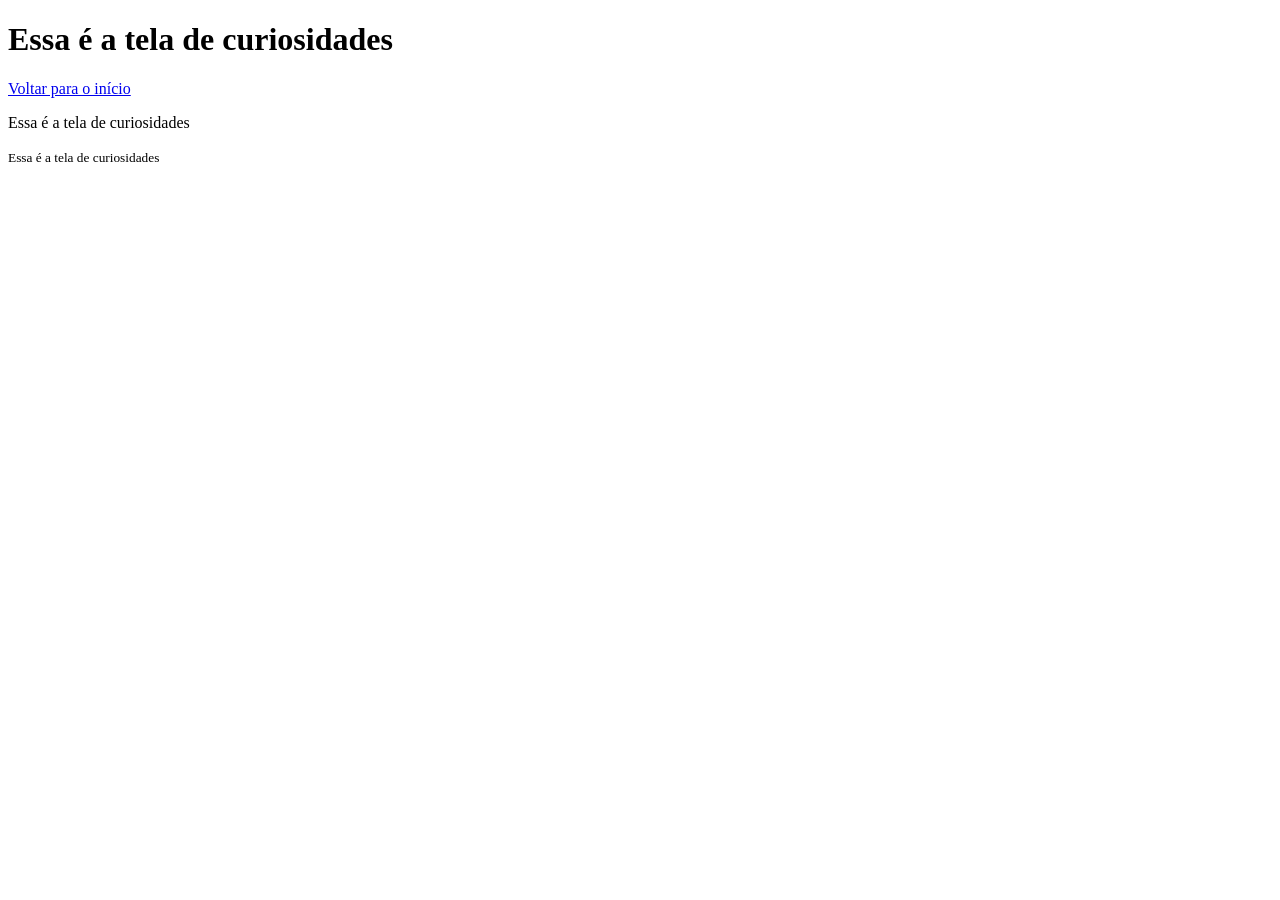
==== pages/carros.html @ e63044a5 "feat: adiciona esboço inicial do site" ====
<!DOCTYPE html>
<html lang="pt-BR">
    <head>
        <meta charset="UTF-8" />
        <title>Essa é a tela de curiosidades</title>
        <link rel="stylesheet" href="../css/curiosidades.css" />
    </head>
    <body>
        <header>
            <h1>Essa é a tela de curiosidades</h1>
            <a href="/">Voltar para o início</a>
        </header>
        <main>
            <section>
                <article>
                    <p>Essa é a tela de curiosidades</p>
                </article>
            </section>
        </main>
        <footer>
            <small>Essa é a tela de curiosidades</small>
        </footer>
    </body>
</html>
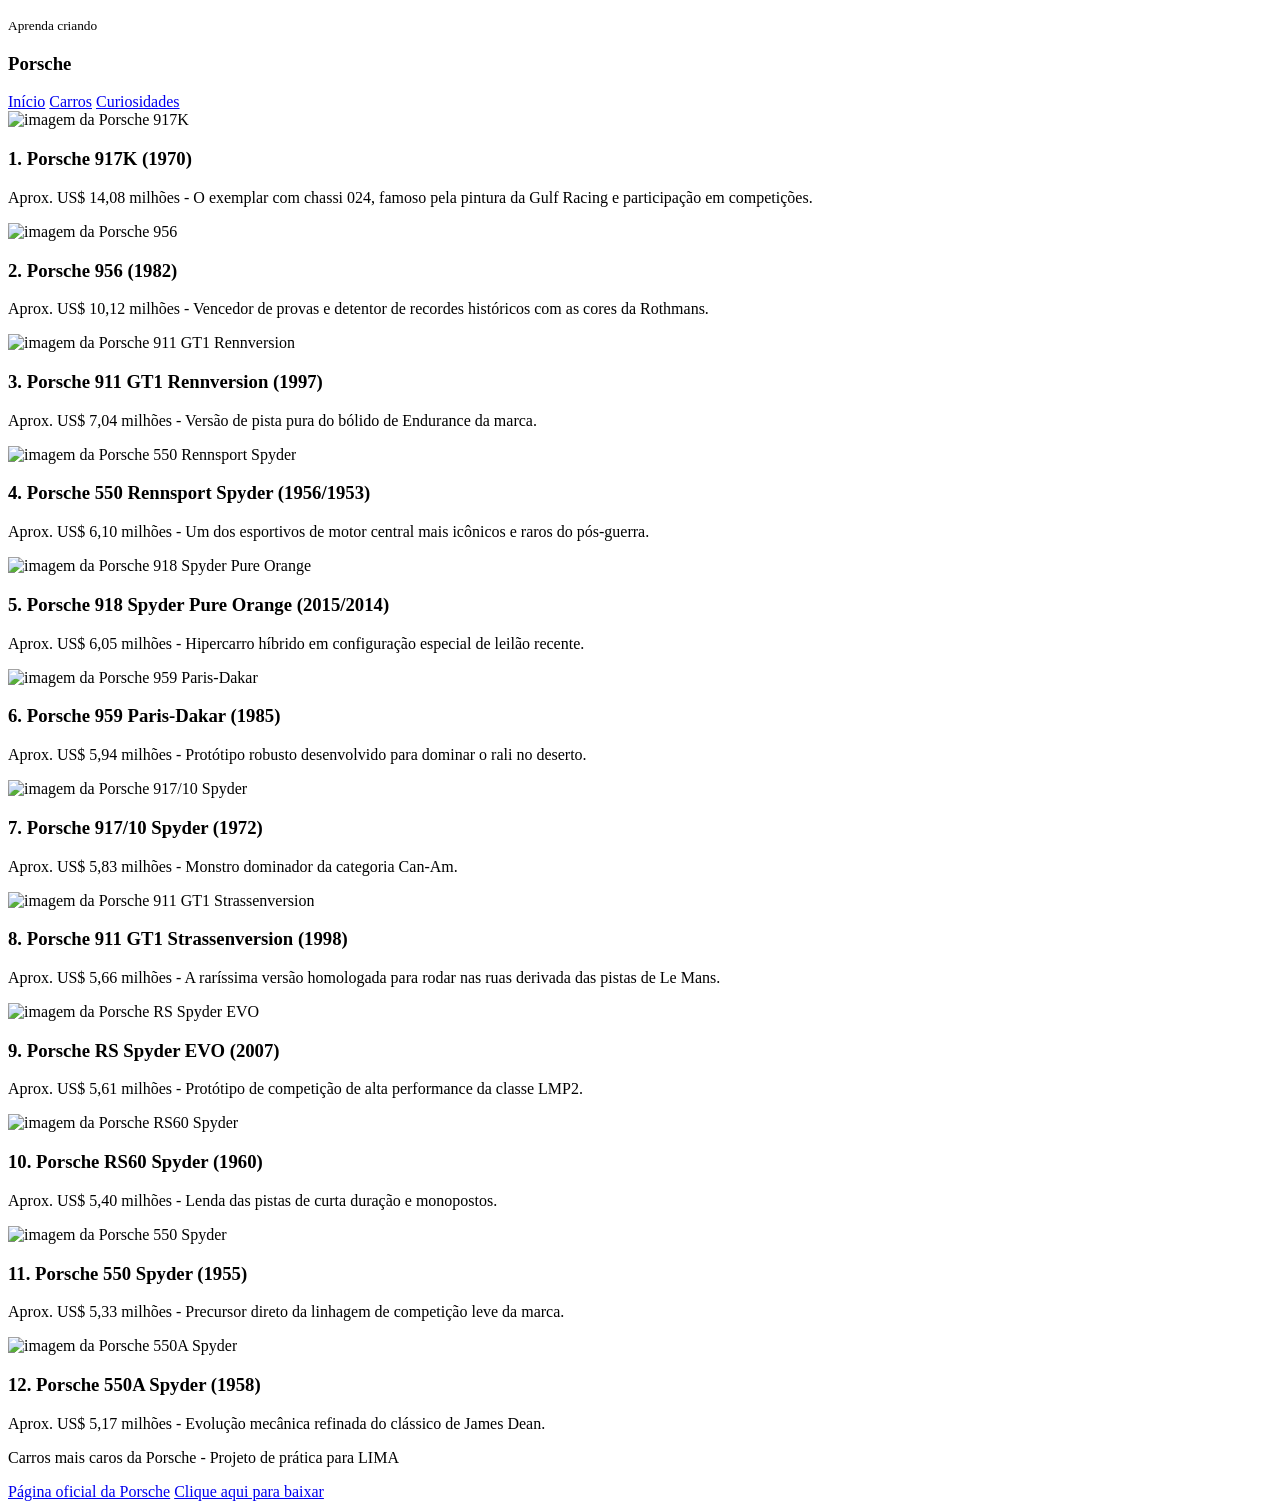
==== commit a58088c5: "feat: adiciona esboço inicial sobre página dos carros" ====
--- a/pages/carros.html
+++ b/pages/carros.html
@@ -7,18 +7,89 @@
     </head>
     <body>
         <header>
-            <h1>Essa é a tela de curiosidades</h1>
-            <a href="/">Voltar para o início</a>
+            <section id="inicio">
+                <article>
+                    <p><small>Aprenda criando</small></p>
+                    <h1>Porsche</h1>
+                </article>
+            </section>
+
+            <section id="menu">
+                <a href="/">Início</a>
+                <a href="carros.html">Carros</a>
+                <a href="../pages/curiosidades.html">Curiosidades</a>
+            </section>
         </header>
         <main>
-            <section>
-                <article>
-                    <p>Essa é a tela de curiosidades</p>
+            <section id="cards">
+                <article class="card">
+                    <img src="assets/img/porsche-917-k.png" alt="imagem da Porsche 917K"/>
+                    <h3>1. Porsche 917K (1970)</h3>
+                    <p>Aprox. US$ 14,08 milhões - O exemplar com chassi 024, famoso pela pintura da Gulf Racing e participação em competições.</p>
+                </article>
+                <article class="card">
+                    <img src="assets/img/porsche-956.png" alt="imagem da Porsche 956"/>
+                    <h3>2. Porsche 956 (1982)</h3>
+                    <p>Aprox. US$ 10,12 milhões - Vencedor de provas e detentor de recordes históricos com as cores da Rothmans.</p>
+                </article>
+                <article class="card">
+                    <img src="assets/img/porsche-911-gt1-rennversion.png" alt="imagem da Porsche 911 GT1 Rennversion"/>
+                    <h3>3. Porsche 911 GT1 Rennversion (1997)</h3>
+                    <p>Aprox. US$ 7,04 milhões - Versão de pista pura do bólido de Endurance da marca.</p>
+                </article>
+                <article class="card">
+                    <img src="assets/img/porsche-550-rennsport-spyder.png" alt="imagem da Porsche 550 Rennsport Spyder"/>
+                    <h3>4. Porsche 550 Rennsport Spyder (1956/1953)</h3>
+                    <p>Aprox. US$ 6,10 milhões - Um dos esportivos de motor central mais icônicos e raros do pós-guerra.</p>
+                </article>
+                <article class="card">
+                    <img src="assets/img/porsche-918-spyder-pure-orange.png" alt="imagem da Porsche 918 Spyder Pure Orange"/>
+                    <h3>5. Porsche 918 Spyder Pure Orange (2015/2014)</h3>
+                    <p>Aprox. US$ 6,05 milhões - Hipercarro híbrido em configuração especial de leilão recente.</p>
+                </article>
+                <article class="card">
+                    <img src="assets/img/porsche-959-paris-dakar.png" alt="imagem da Porsche 959 Paris-Dakar"/>
+                    <h3>6. Porsche 959 Paris-Dakar (1985)</h3>
+                    <p>Aprox. US$ 5,94 milhões - Protótipo robusto desenvolvido para dominar o rali no deserto.</p>
+                </article>
+                <article class="card">
+                    <img src="assets/img/porsche-917-10-spyder.png" alt="imagem da Porsche 917/10 Spyder"/>
+                    <h3>7. Porsche 917/10 Spyder (1972)</h3>
+                    <p>Aprox. US$ 5,83 milhões - Monstro dominador da categoria Can-Am.</p>
+                </article>
+                <article class="card">
+                    <img src="assets/img/porsche-911-gt1-strassenversion.jpg" alt="imagem da Porsche 911 GT1 Strassenversion"/>
+                    <h3>8. Porsche 911 GT1 Strassenversion (1998)</h3>
+                    <p>Aprox. US$ 5,66 milhões - A raríssima versão homologada para rodar nas ruas derivada das pistas de Le Mans.</p>
+                </article>
+                <article class="card">
+                    <img src="assets/img/porsche-rs-spyder-evo.jpg" alt="imagem da Porsche RS Spyder EVO"/>
+                    <h3>9. Porsche RS Spyder EVO (2007)</h3>
+                    <p>Aprox. US$ 5,61 milhões - Protótipo de competição de alta performance da classe LMP2.</p>
+                </article>
+                <article class="card">
+                    <img src="assets/img/porsche-rs60-spyder.jpg" alt="imagem da Porsche RS60 Spyder"/>
+                    <h3>10. Porsche RS60 Spyder (1960)</h3>
+                    <p>Aprox. US$ 5,40 milhões - Lenda das pistas de curta duração e monopostos.</p>
+                </article>
+                <article class="card">
+                    <img src="assets/img/porsche-550-spyder.jpg" alt="imagem da Porsche 550 Spyder"/>
+                    <h3>11. Porsche 550 Spyder (1955)</h3>
+                    <p>Aprox. US$ 5,33 milhões - Precursor direto da linhagem de competição leve da marca.</p>
+                </article>
+                <article class="card">
+                    <img src="assets/img/porsche-550a-spyder.png" alt="imagem da Porsche 550A Spyder"/>
+                    <h3>12. Porsche 550A Spyder (1958)</h3>
+                    <p>Aprox. US$ 5,17 milhões - Evolução mecânica refinada do clássico de James Dean.</p>
                 </article>
             </section>
         </main>
-        <footer>
-            <small>Essa é a tela de curiosidades</small>
+        <footer id="footer">
+            <p>Carros mais caros da Porsche - Projeto de prática para LIMA</p>
+            <section id="menu-final">
+                <a href="https://www.porsche.com/brazil/pt/" target="_blank" rel="noreferrer">Página oficial da Porsche</a>
+                <a href="assets/files/teste.txt" download>Clique aqui para baixar</a>
+            </section>
         </footer>
     </body>
 </html>
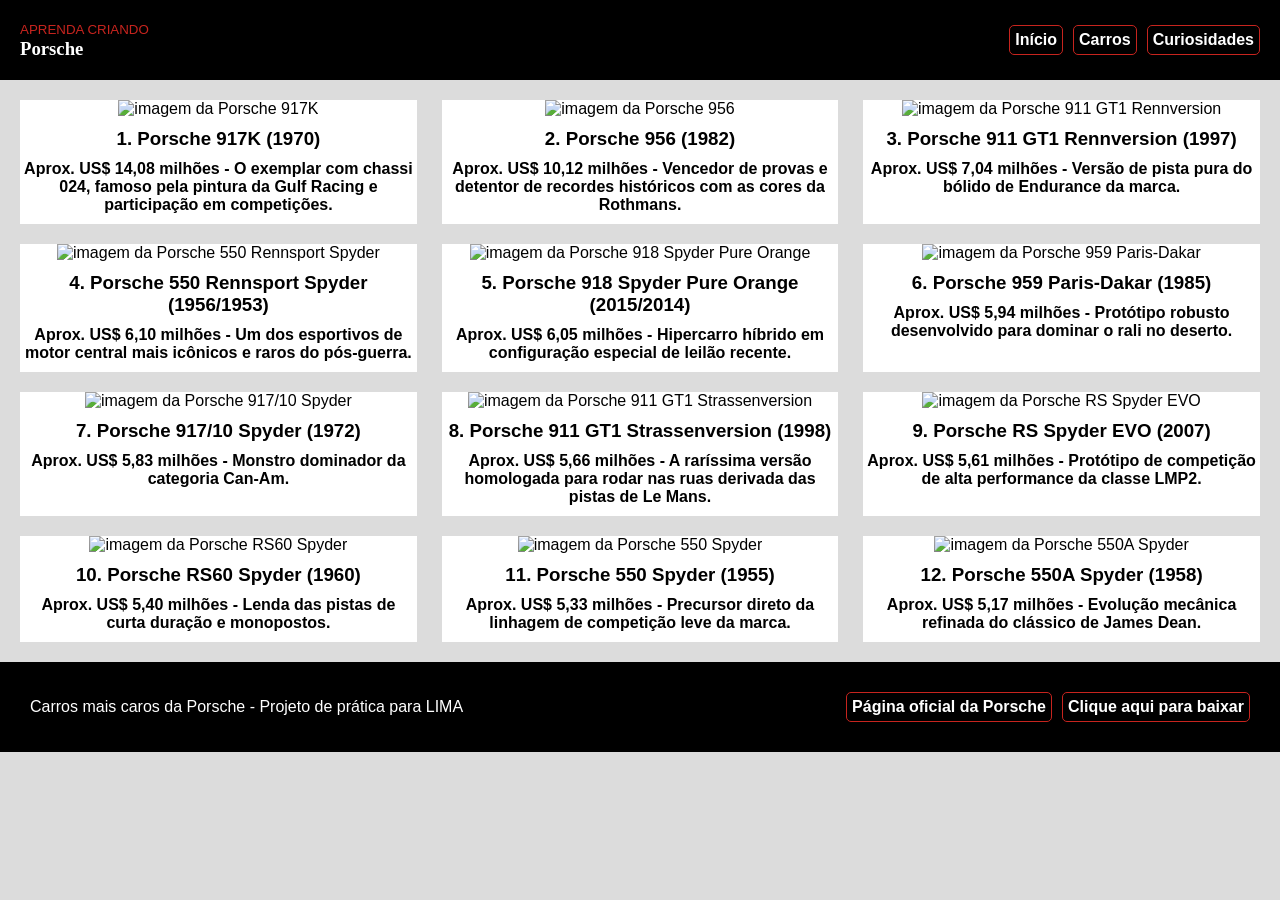
==== commit aa1c8dbb: "feat: adiciona estilização e arruma botões" ====
--- a/pages/carros.html
+++ b/pages/carros.html
@@ -2,8 +2,8 @@
 <html lang="pt-BR">
     <head>
         <meta charset="UTF-8" />
-        <title>Essa é a tela de curiosidades</title>
-        <link rel="stylesheet" href="../css/curiosidades.css" />
+        <title>Carros mais caros da Porsche</title>
+        <link rel="stylesheet" href="../css/carros.css" />
     </head>
     <body>
         <header>
@@ -88,7 +88,7 @@
             <p>Carros mais caros da Porsche - Projeto de prática para LIMA</p>
             <section id="menu-final">
                 <a href="https://www.porsche.com/brazil/pt/" target="_blank" rel="noreferrer">Página oficial da Porsche</a>
-                <a href="assets/files/teste.txt" download>Clique aqui para baixar</a>
+                <a href="../assets/files/teste.txt" download>Clique aqui para baixar</a>
             </section>
         </footer>
     </body>
--- a/css/carros.css
+++ b/css/carros.css
@@ -0,0 +1,101 @@
+* {
+    padding: 0;
+    margin: 0;
+    box-sizing: border-box;
+}
+
+body {
+    font-family: 'Franklin Gothic Medium', 'Arial Narrow', Arial, sans-serif;
+    background-color: gainsboro;
+}
+
+h1 {
+    font-family: Georgia, 'Times New Roman', Times, serif;
+}
+
+h2 {
+    font-family: Georgia, 'Times New Roman', Times, serif;
+}
+
+header {
+    background-color: black;
+    color: white;
+    padding: 20px;
+    display: flex;
+    justify-content: space-between;
+    align-items: center;
+}
+
+a {
+    text-decoration: none;
+    color: white;
+    border: 1px solid #c7241e;
+    padding: 5px;
+    border-radius: 5px;
+    font-weight: bold;
+}
+
+#menu {
+    display: flex;
+    flex-direction: row;
+    justify-content: flex-end;
+    align-items: center;
+    flex-wrap: nowrap;
+    gap: 10px;
+}
+
+#cards {
+    display: flex;
+    gap: 20px;
+    justify-content: space-between;
+    flex-wrap: wrap;
+    padding: 20px;
+}
+
+.card {
+    background-color: white;
+    width: 32%;
+    text-align: center;
+}
+
+.card img {
+    width: 100%;
+    height: 200px;
+    object-fit: cover;
+}
+
+.card h3 {
+    margin-top: 10px;
+}
+
+.card p {
+    margin-top: 10px;
+    margin-bottom: 10px;
+    font-weight: bold;
+}
+
+small {
+    color: #c7241e;
+    text-transform: uppercase;
+}
+
+footer {
+    padding: 30px;
+    background-color: black;
+    display: flex;
+    justify-content: space-between;
+    align-items: center;
+}
+
+footer p {
+    color: white;
+}
+
+#menu-final {
+    display: flex;
+    flex-direction: row;
+    justify-content: flex-end;
+    align-items: center;
+    flex-wrap: nowrap;
+    gap: 10px;
+}
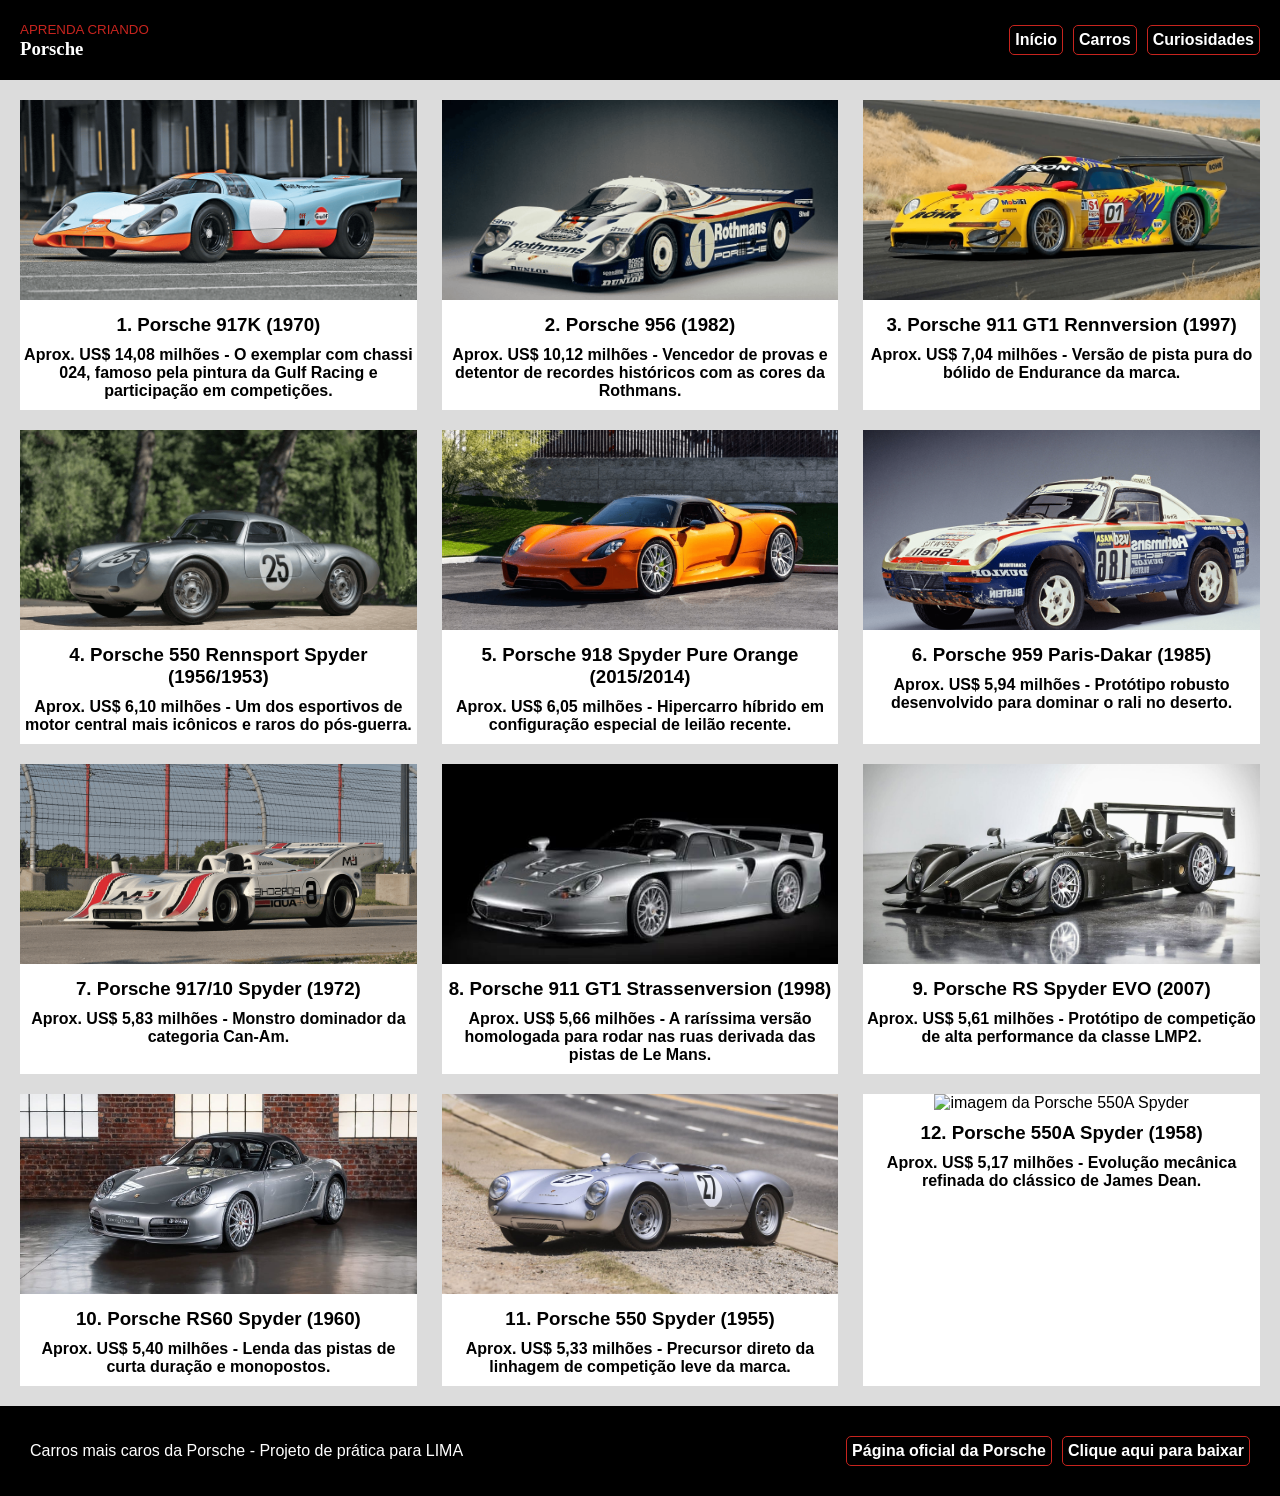
==== commit 1eeb6d97: "fix: ajusta links das imagens" ====
--- a/pages/carros.html
+++ b/pages/carros.html
@@ -23,62 +23,62 @@
         <main>
             <section id="cards">
                 <article class="card">
-                    <img src="assets/img/porsche-917-k.png" alt="imagem da Porsche 917K"/>
+                    <img src="../assets/img/porsche-917-k.png" alt="imagem da Porsche 917K"/>
                     <h3>1. Porsche 917K (1970)</h3>
                     <p>Aprox. US$ 14,08 milhões - O exemplar com chassi 024, famoso pela pintura da Gulf Racing e participação em competições.</p>
                 </article>
                 <article class="card">
-                    <img src="assets/img/porsche-956.png" alt="imagem da Porsche 956"/>
+                    <img src="../assets/img/porsche-956.png" alt="imagem da Porsche 956"/>
                     <h3>2. Porsche 956 (1982)</h3>
                     <p>Aprox. US$ 10,12 milhões - Vencedor de provas e detentor de recordes históricos com as cores da Rothmans.</p>
                 </article>
                 <article class="card">
-                    <img src="assets/img/porsche-911-gt1-rennversion.png" alt="imagem da Porsche 911 GT1 Rennversion"/>
+                    <img src="../assets/img/porsche-911-gt1-rennversion.png" alt="imagem da Porsche 911 GT1 Rennversion"/>
                     <h3>3. Porsche 911 GT1 Rennversion (1997)</h3>
                     <p>Aprox. US$ 7,04 milhões - Versão de pista pura do bólido de Endurance da marca.</p>
                 </article>
                 <article class="card">
-                    <img src="assets/img/porsche-550-rennsport-spyder.png" alt="imagem da Porsche 550 Rennsport Spyder"/>
+                    <img src="../assets/img/porsche-550-rennsport-spyder.png" alt="imagem da Porsche 550 Rennsport Spyder"/>
                     <h3>4. Porsche 550 Rennsport Spyder (1956/1953)</h3>
                     <p>Aprox. US$ 6,10 milhões - Um dos esportivos de motor central mais icônicos e raros do pós-guerra.</p>
                 </article>
                 <article class="card">
-                    <img src="assets/img/porsche-918-spyder-pure-orange.png" alt="imagem da Porsche 918 Spyder Pure Orange"/>
+                    <img src="../assets/img/porsche-918-spyder-pure-orange.png" alt="imagem da Porsche 918 Spyder Pure Orange"/>
                     <h3>5. Porsche 918 Spyder Pure Orange (2015/2014)</h3>
                     <p>Aprox. US$ 6,05 milhões - Hipercarro híbrido em configuração especial de leilão recente.</p>
                 </article>
                 <article class="card">
-                    <img src="assets/img/porsche-959-paris-dakar.png" alt="imagem da Porsche 959 Paris-Dakar"/>
+                    <img src="../assets/img/porsche-959-paris-dakar.png" alt="imagem da Porsche 959 Paris-Dakar"/>
                     <h3>6. Porsche 959 Paris-Dakar (1985)</h3>
                     <p>Aprox. US$ 5,94 milhões - Protótipo robusto desenvolvido para dominar o rali no deserto.</p>
                 </article>
                 <article class="card">
-                    <img src="assets/img/porsche-917-10-spyder.png" alt="imagem da Porsche 917/10 Spyder"/>
+                    <img src="../assets/img/porsche-917-10-spyder.png" alt="imagem da Porsche 917/10 Spyder"/>
                     <h3>7. Porsche 917/10 Spyder (1972)</h3>
                     <p>Aprox. US$ 5,83 milhões - Monstro dominador da categoria Can-Am.</p>
                 </article>
                 <article class="card">
-                    <img src="assets/img/porsche-911-gt1-strassenversion.jpg" alt="imagem da Porsche 911 GT1 Strassenversion"/>
+                    <img src="../assets/img/porsche-911-gt1-strassenversion.jpg" alt="imagem da Porsche 911 GT1 Strassenversion"/>
                     <h3>8. Porsche 911 GT1 Strassenversion (1998)</h3>
                     <p>Aprox. US$ 5,66 milhões - A raríssima versão homologada para rodar nas ruas derivada das pistas de Le Mans.</p>
                 </article>
                 <article class="card">
-                    <img src="assets/img/porsche-rs-spyder-evo.jpg" alt="imagem da Porsche RS Spyder EVO"/>
+                    <img src="../assets/img/porsche-rs-spyder-evo.jpg" alt="imagem da Porsche RS Spyder EVO"/>
                     <h3>9. Porsche RS Spyder EVO (2007)</h3>
                     <p>Aprox. US$ 5,61 milhões - Protótipo de competição de alta performance da classe LMP2.</p>
                 </article>
                 <article class="card">
-                    <img src="assets/img/porsche-rs60-spyder.jpg" alt="imagem da Porsche RS60 Spyder"/>
+                    <img src="../assets/img/porsche-rs60-spyder.jpg" alt="imagem da Porsche RS60 Spyder"/>
                     <h3>10. Porsche RS60 Spyder (1960)</h3>
                     <p>Aprox. US$ 5,40 milhões - Lenda das pistas de curta duração e monopostos.</p>
                 </article>
                 <article class="card">
-                    <img src="assets/img/porsche-550-spyder.jpg" alt="imagem da Porsche 550 Spyder"/>
+                    <img src="../assets/img/porsche-550-spyder.jpg" alt="imagem da Porsche 550 Spyder"/>
                     <h3>11. Porsche 550 Spyder (1955)</h3>
                     <p>Aprox. US$ 5,33 milhões - Precursor direto da linhagem de competição leve da marca.</p>
                 </article>
                 <article class="card">
-                    <img src="assets/img/porsche-550a-spyder.png" alt="imagem da Porsche 550A Spyder"/>
+                    <img src="../assets/img/porsche-550a-spyder.png" alt="imagem da Porsche 550A Spyder"/>
                     <h3>12. Porsche 550A Spyder (1958)</h3>
                     <p>Aprox. US$ 5,17 milhões - Evolução mecânica refinada do clássico de James Dean.</p>
                 </article>
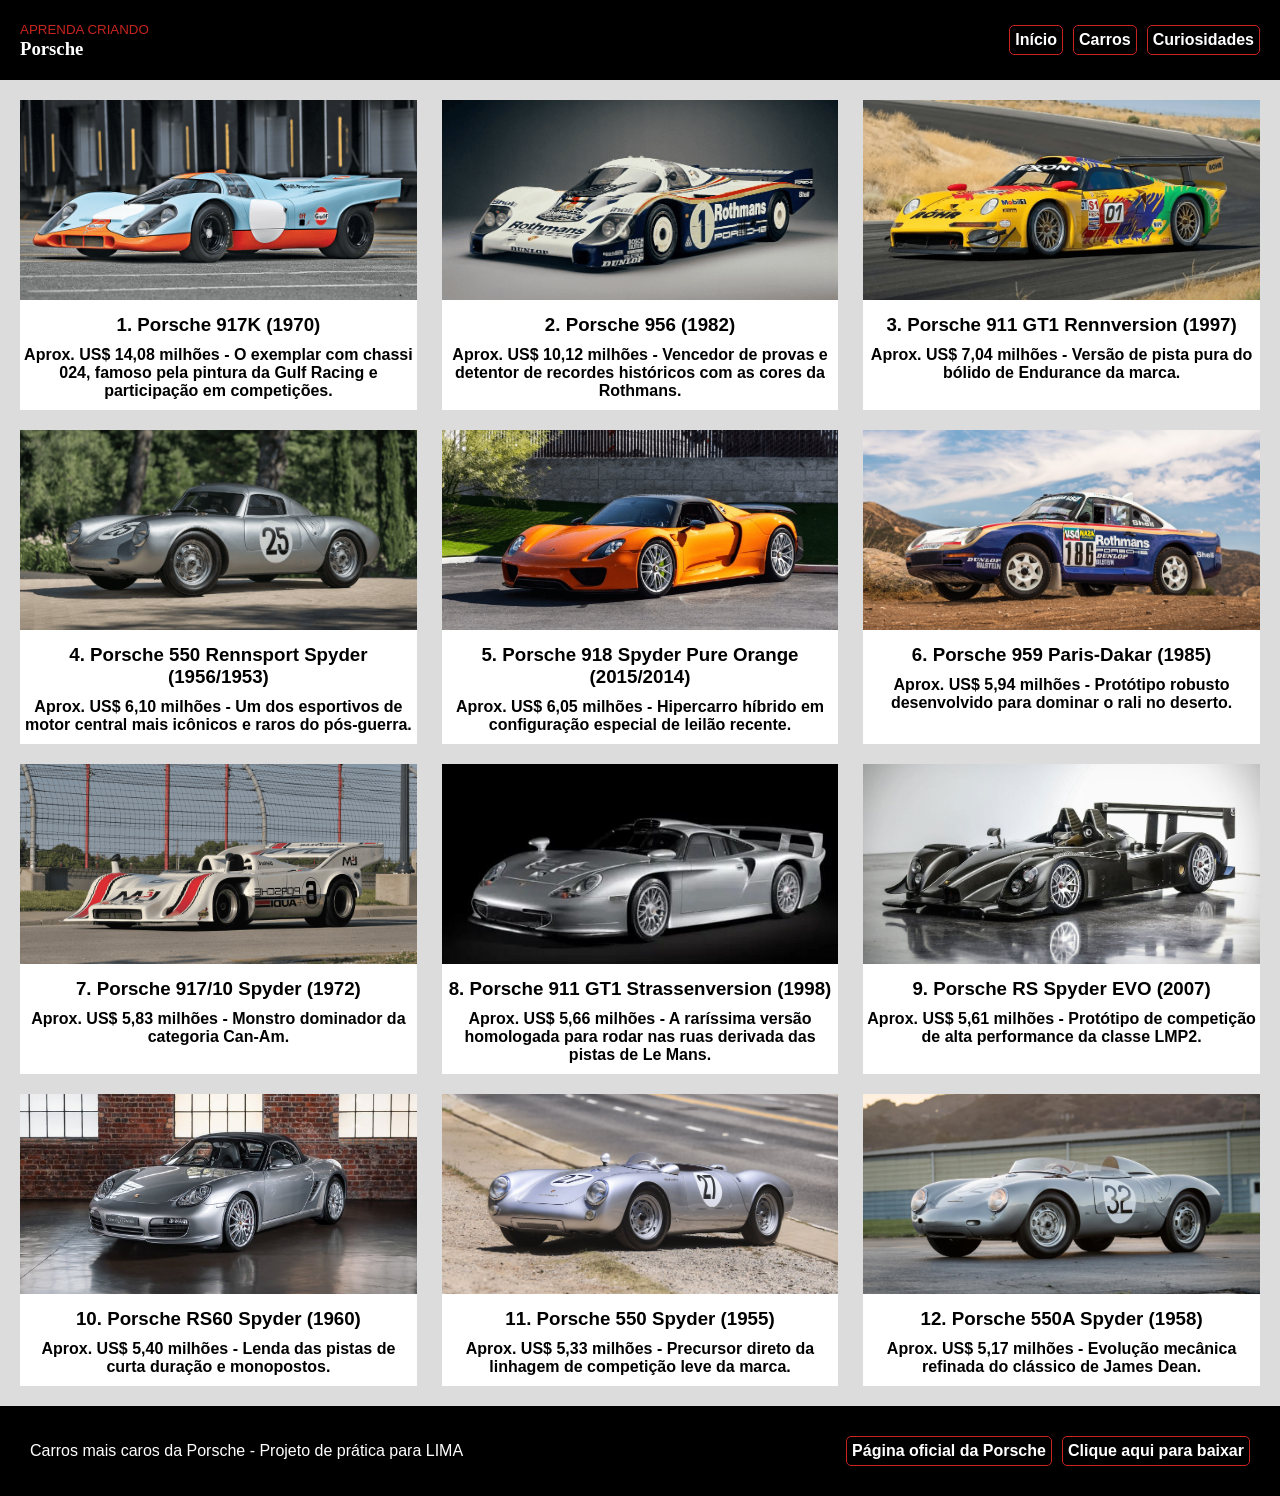
==== commit 4da06c88: "fix: adiciona expaçamento nas linhas do código" ====
--- a/pages/carros.html
+++ b/pages/carros.html
@@ -27,56 +27,67 @@
                     <h3>1. Porsche 917K (1970)</h3>
                     <p>Aprox. US$ 14,08 milhões - O exemplar com chassi 024, famoso pela pintura da Gulf Racing e participação em competições.</p>
                 </article>
+
                 <article class="card">
                     <img src="../assets/img/porsche-956.png" alt="imagem da Porsche 956"/>
                     <h3>2. Porsche 956 (1982)</h3>
                     <p>Aprox. US$ 10,12 milhões - Vencedor de provas e detentor de recordes históricos com as cores da Rothmans.</p>
                 </article>
+
                 <article class="card">
                     <img src="../assets/img/porsche-911-gt1-rennversion.png" alt="imagem da Porsche 911 GT1 Rennversion"/>
                     <h3>3. Porsche 911 GT1 Rennversion (1997)</h3>
                     <p>Aprox. US$ 7,04 milhões - Versão de pista pura do bólido de Endurance da marca.</p>
                 </article>
+
                 <article class="card">
                     <img src="../assets/img/porsche-550-rennsport-spyder.png" alt="imagem da Porsche 550 Rennsport Spyder"/>
                     <h3>4. Porsche 550 Rennsport Spyder (1956/1953)</h3>
                     <p>Aprox. US$ 6,10 milhões - Um dos esportivos de motor central mais icônicos e raros do pós-guerra.</p>
                 </article>
+
                 <article class="card">
                     <img src="../assets/img/porsche-918-spyder-pure-orange.png" alt="imagem da Porsche 918 Spyder Pure Orange"/>
                     <h3>5. Porsche 918 Spyder Pure Orange (2015/2014)</h3>
                     <p>Aprox. US$ 6,05 milhões - Hipercarro híbrido em configuração especial de leilão recente.</p>
                 </article>
+
                 <article class="card">
                     <img src="../assets/img/porsche-959-paris-dakar.png" alt="imagem da Porsche 959 Paris-Dakar"/>
                     <h3>6. Porsche 959 Paris-Dakar (1985)</h3>
                     <p>Aprox. US$ 5,94 milhões - Protótipo robusto desenvolvido para dominar o rali no deserto.</p>
                 </article>
+
                 <article class="card">
                     <img src="../assets/img/porsche-917-10-spyder.png" alt="imagem da Porsche 917/10 Spyder"/>
                     <h3>7. Porsche 917/10 Spyder (1972)</h3>
                     <p>Aprox. US$ 5,83 milhões - Monstro dominador da categoria Can-Am.</p>
                 </article>
+
                 <article class="card">
                     <img src="../assets/img/porsche-911-gt1-strassenversion.jpg" alt="imagem da Porsche 911 GT1 Strassenversion"/>
                     <h3>8. Porsche 911 GT1 Strassenversion (1998)</h3>
                     <p>Aprox. US$ 5,66 milhões - A raríssima versão homologada para rodar nas ruas derivada das pistas de Le Mans.</p>
                 </article>
+
                 <article class="card">
                     <img src="../assets/img/porsche-rs-spyder-evo.jpg" alt="imagem da Porsche RS Spyder EVO"/>
                     <h3>9. Porsche RS Spyder EVO (2007)</h3>
                     <p>Aprox. US$ 5,61 milhões - Protótipo de competição de alta performance da classe LMP2.</p>
                 </article>
+
                 <article class="card">
                     <img src="../assets/img/porsche-rs60-spyder.jpg" alt="imagem da Porsche RS60 Spyder"/>
                     <h3>10. Porsche RS60 Spyder (1960)</h3>
                     <p>Aprox. US$ 5,40 milhões - Lenda das pistas de curta duração e monopostos.</p>
                 </article>
+
                 <article class="card">
                     <img src="../assets/img/porsche-550-spyder.jpg" alt="imagem da Porsche 550 Spyder"/>
                     <h3>11. Porsche 550 Spyder (1955)</h3>
                     <p>Aprox. US$ 5,33 milhões - Precursor direto da linhagem de competição leve da marca.</p>
                 </article>
+
                 <article class="card">
                     <img src="../assets/img/porsche-550a-spyder.png" alt="imagem da Porsche 550A Spyder"/>
                     <h3>12. Porsche 550A Spyder (1958)</h3>
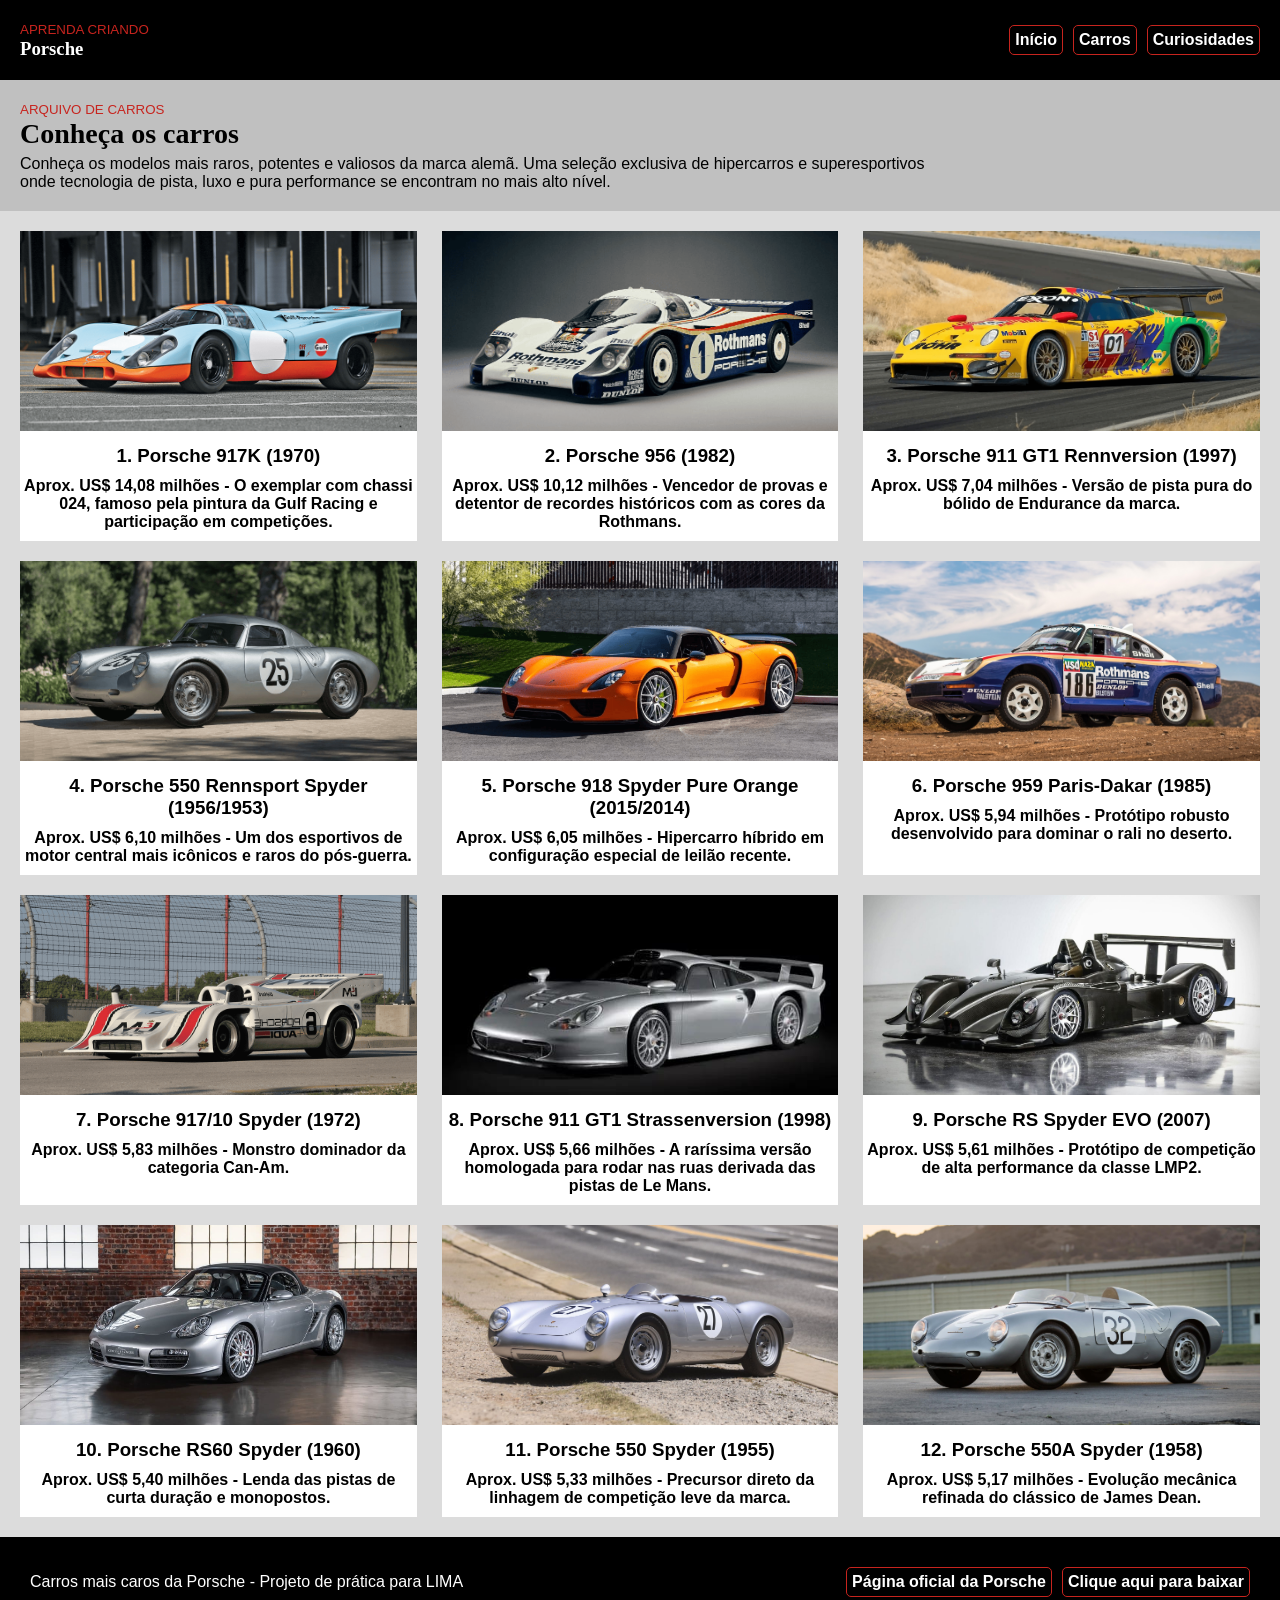
==== commit 48cea955: "feat: adiciona banner na tela de carros" ====
--- a/pages/carros.html
+++ b/pages/carros.html
@@ -21,6 +21,14 @@
             </section>
         </header>
         <main>
+            <section id="introducao">
+                <article>
+                    <p><small>Arquivo de carros</small></p>
+                    <h2>Conheça os carros</h2>
+                    <p>Conheça os modelos mais raros, potentes e valiosos da marca alemã. Uma seleção exclusiva de hipercarros e superesportivos</p>
+                    <p>onde tecnologia de pista, luxo e pura performance se encontram no mais alto nível.</p>
+                </article>
+            </section>
             <section id="cards">
                 <article class="card">
                     <img src="../assets/img/porsche-917-k.png" alt="imagem da Porsche 917K"/>
--- a/css/carros.css
+++ b/css/carros.css
@@ -7,6 +7,21 @@
 body {
     font-family: 'Franklin Gothic Medium', 'Arial Narrow', Arial, sans-serif;
     background-color: gainsboro;
+}
+
+#introducao {
+    display: flex;
+    flex-direction: row;
+    gap: 30px;
+    padding: 20px;
+    background-color: silver;
+    align-items: center;
+    justify-content: space-between;
+}
+
+#introducao h2 {
+    font-size: 28px;
+    margin-bottom: 5px;
 }
 
 h1 {
@@ -98,4 +113,4 @@
     align-items: center;
     flex-wrap: nowrap;
     gap: 10px;
-}+}
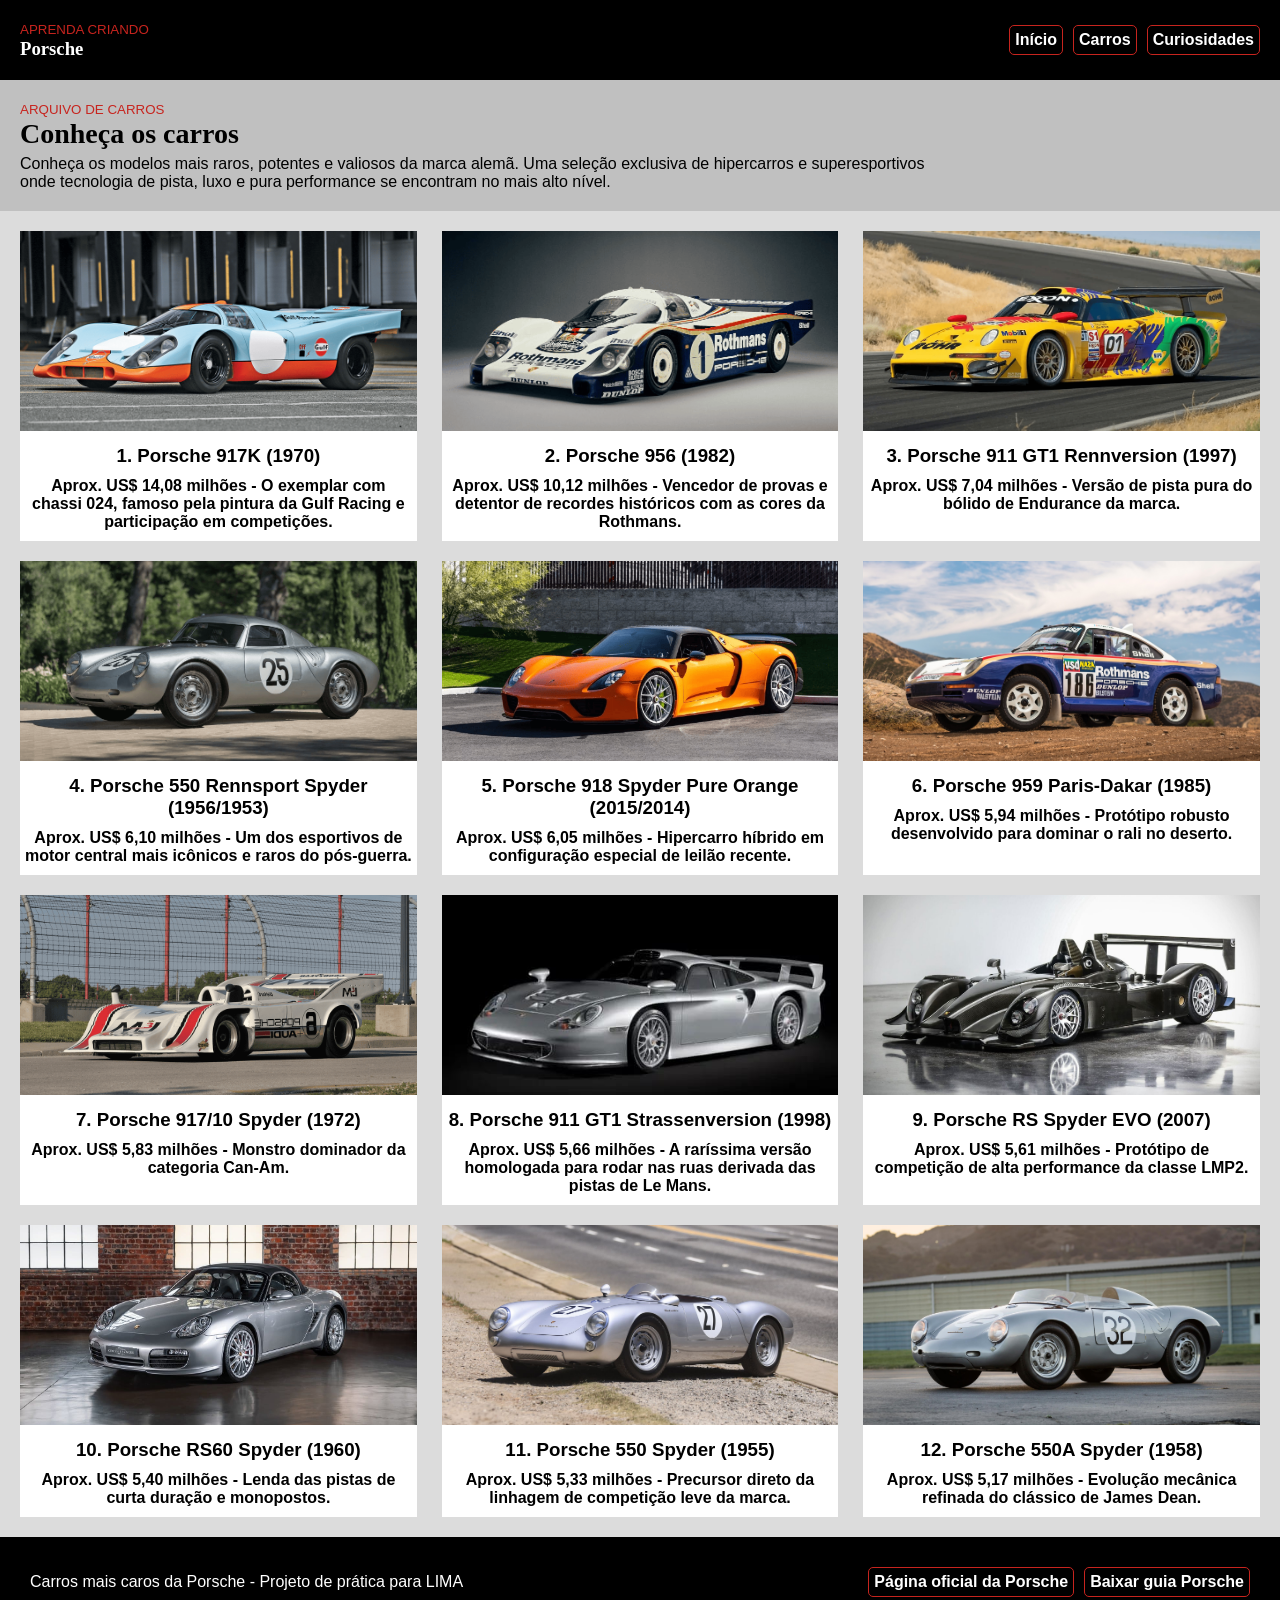
==== commit eb817cab: "feat: adiciona texto na documentação e arruma botao" ====
--- a/pages/carros.html
+++ b/pages/carros.html
@@ -107,7 +107,7 @@
             <p>Carros mais caros da Porsche - Projeto de prática para LIMA</p>
             <section id="menu-final">
                 <a href="https://www.porsche.com/brazil/pt/" target="_blank" rel="noreferrer">Página oficial da Porsche</a>
-                <a href="../assets/files/teste.txt" download>Clique aqui para baixar</a>
+                <a href="../assets/files/documentacao.txt" download>Baixar guia Porsche</a>
             </section>
         </footer>
     </body>
--- a/css/carros.css
+++ b/css/carros.css
@@ -81,12 +81,16 @@
 
 .card h3 {
     margin-top: 10px;
+    margin-left: 5px;
+    margin-right: 5px;
 }
 
 .card p {
     margin-top: 10px;
     margin-bottom: 10px;
     font-weight: bold;
+    margin-left: 5px;
+    margin-right: 5px;
 }
 
 small {
